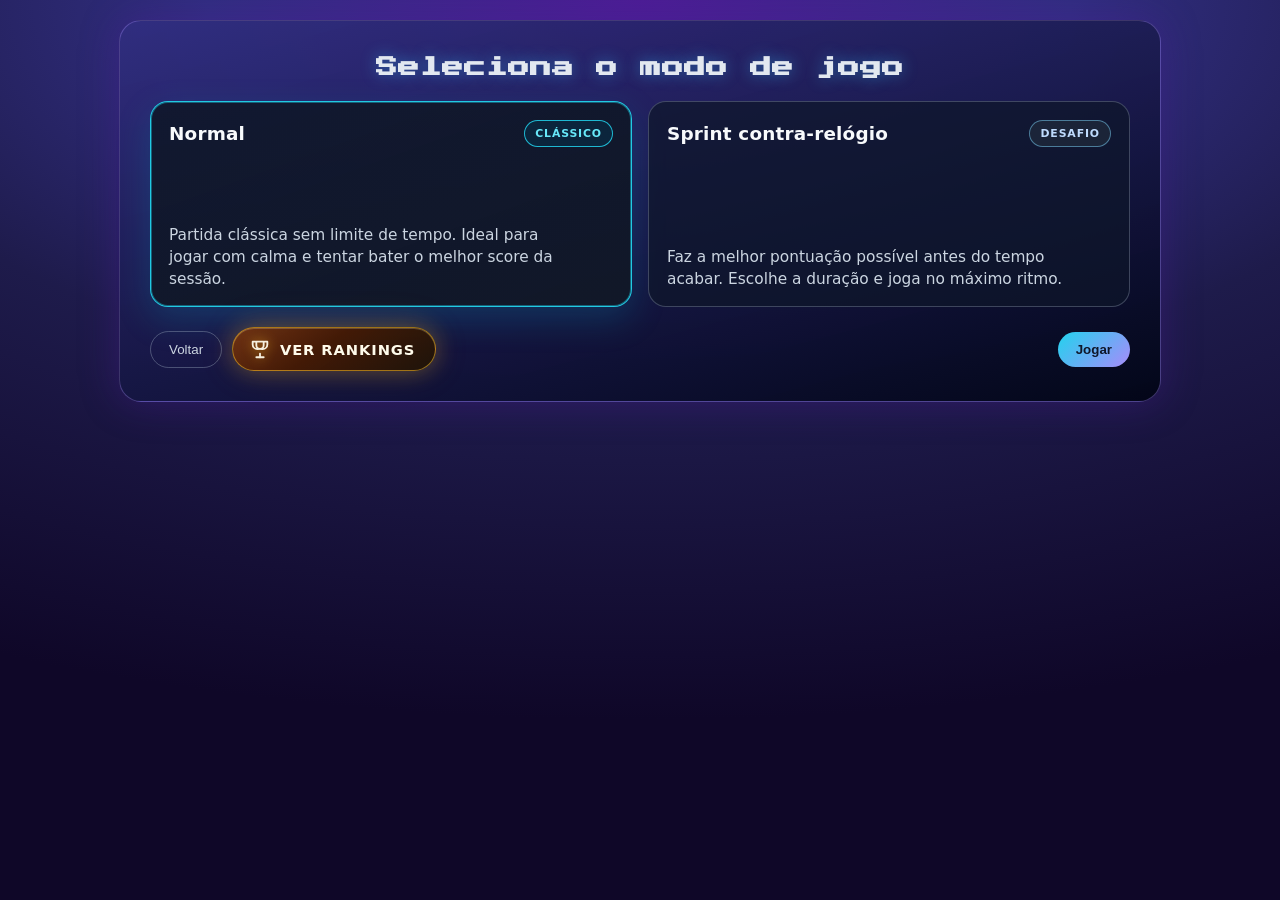
==== mode-select.html @ 46f7a4f4 "modo de jogo e ranking" ====
<!DOCTYPE html>
<html lang="pt">
<head>
  <meta charset="UTF-8">
  <meta name="viewport" content="width=device-width, initial-scale=1.0">
  <title>Tetris 3D — Escolher modo</title>
  <link rel="preconnect" href="https://fonts.googleapis.com">
  <link rel="preconnect" href="https://fonts.gstatic.com" crossorigin>
  <link href="https://fonts.googleapis.com/css2?family=Press+Start+2P&display=swap" rel="stylesheet">
  <link rel="stylesheet" href="style.css">
  <style>
    html, body { margin: 0; min-height: 100%; }
    body {
      font-family: system-ui, "Segoe UI", Roboto, Arial, sans-serif;
      color: #f8fafc;
      background: radial-gradient(ellipse 120% 80% at 50% 0%, #4c1d95 0%, #312e81 28%, #1e1b4b 55%, #0f0728 100%);
      display: grid;
      place-items: center;
      padding: 20px;
      box-sizing: border-box;
    }
    .mode-shell {
      width: min(980px, 100%);
      border: 1px solid rgba(167, 139, 250, 0.35);
      border-radius: 22px;
      background: linear-gradient(165deg, rgba(49, 46, 129, 0.9), rgba(2, 6, 23, 0.96));
      box-shadow: 0 0 38px rgba(76, 29, 149, 0.42);
      padding: clamp(18px, 3vw, 30px);
    }
    .mode-title {
      margin: 0 0 18px;
      text-align: center;
      font-family: "Press Start 2P", "Courier New", monospace;
      font-size: clamp(1rem, 2.2vw, 1.35rem);
      line-height: 1.5;
      color: #e2e8f0;
      text-shadow: 0 0 16px rgba(56, 189, 248, 0.45);
    }
    .mode-grid {
      display: grid;
      grid-template-columns: repeat(auto-fit, minmax(300px, 1fr));
      gap: 16px;
      margin-bottom: 20px;
    }
    .mode-card {
      border: 1px solid rgba(148, 163, 184, 0.35);
      background: rgba(15, 23, 42, 0.72);
      border-radius: 18px;
      padding: 18px 18px 16px;
      cursor: pointer;
      min-height: 170px;
      display: flex;
      flex-direction: column;
      justify-content: space-between;
      transition: transform .16s ease, border-color .16s ease, box-shadow .16s ease;
    }
    .mode-card:hover {
      transform: translateY(-3px);
      border-color: rgba(56, 189, 248, 0.75);
      box-shadow: 0 10px 28px rgba(2, 132, 199, 0.22);
    }
    .mode-card input {
      position: absolute;
      opacity: 0;
      pointer-events: none;
    }
    .mode-card__head {
      display: flex;
      align-items: center;
      justify-content: space-between;
      gap: 10px;
    }
    .mode-name {
      font-weight: 800;
      font-size: 1.15rem;
      color: #f8fafc;
      letter-spacing: 0.01em;
    }
    .mode-desc {
      margin: 10px 0 0;
      font-size: 0.96rem;
      line-height: 1.42;
      color: #cbd5e1;
      max-width: 42ch;
    }
    .mode-badge {
      font-size: 0.68rem;
      font-weight: 700;
      letter-spacing: 0.08em;
      text-transform: uppercase;
      color: #bfdbfe;
      background: rgba(30, 41, 59, 0.8);
      border: 1px solid rgba(125, 211, 252, 0.5);
      border-radius: 999px;
      padding: 6px 10px;
      white-space: nowrap;
    }
    .mode-card.active {
      border-color: rgba(34, 211, 238, 0.95);
      box-shadow:
        0 0 0 1px rgba(34, 211, 238, 0.4) inset,
        0 12px 34px rgba(8, 145, 178, 0.24);
      background: linear-gradient(160deg, rgba(15, 23, 42, 0.9), rgba(17, 24, 39, 0.95));
    }
    .mode-card.active .mode-badge {
      border-color: rgba(34, 211, 238, 0.85);
      color: #67e8f9;
      background: rgba(8, 47, 73, 0.58);
    }
    .timer-row {
      display: flex;
      gap: 8px;
      flex-wrap: wrap;
      margin: 12px 0 18px;
    }
    .timer-btn {
      padding: 8px 12px;
      border-radius: 999px;
      border: 1px solid rgba(148, 163, 184, 0.42);
      background: rgba(15, 23, 42, 0.76);
      color: #e2e8f0;
      cursor: pointer;
    }
    .timer-btn.active { border-color: #22d3ee; color: #67e8f9; }
    .actions {
      display: flex;
      gap: 10px;
      justify-content: flex-end;
      flex-wrap: wrap;
      align-items: center;
    }
    .actions-spacer { flex: 1; min-width: 8px; }
    .primary {
      border: none;
      border-radius: 999px;
      padding: 10px 18px;
      font-weight: 700;
      background: linear-gradient(135deg, #22d3ee, #a78bfa);
      color: #0f172a;
      cursor: pointer;
    }
    .secondary {
      border: 1px solid rgba(148, 163, 184, 0.42);
      background: transparent;
      color: #cbd5e1;
      border-radius: 999px;
      padding: 10px 18px;
      cursor: pointer;
      transition: border-color 0.18s ease, background 0.18s ease, color 0.18s ease;
    }
    .secondary:hover {
      border-color: rgba(167, 139, 250, 0.55);
      background: rgba(30, 27, 75, 0.45);
      color: #f1f5f9;
    }
    .rankings-btn {
      display: inline-flex;
      align-items: center;
      justify-content: center;
      gap: 0.55rem;
      border: 1px solid rgba(251, 191, 36, 0.55);
      border-radius: 999px;
      padding: 10px 20px 10px 16px;
      font-family: system-ui, "Segoe UI", Roboto, Arial, sans-serif;
      font-size: 0.92rem;
      font-weight: 700;
      letter-spacing: 0.06em;
      text-transform: uppercase;
      color: #fffbeb;
      cursor: pointer;
      background: linear-gradient(
        145deg,
        rgba(120, 53, 15, 0.92) 0%,
        rgba(69, 26, 3, 0.95) 45%,
        rgba(30, 20, 10, 0.98) 100%
      );
      box-shadow:
        0 0 22px rgba(251, 191, 36, 0.28),
        0 0 40px rgba(245, 158, 11, 0.12),
        inset 0 1px 0 rgba(254, 243, 199, 0.22);
      transition: transform 0.16s ease, box-shadow 0.2s ease, border-color 0.2s ease;
    }
    .rankings-btn:hover {
      transform: translateY(-2px);
      border-color: rgba(253, 224, 71, 0.85);
      box-shadow:
        0 0 28px rgba(251, 191, 36, 0.42),
        0 0 48px rgba(245, 158, 11, 0.18),
        inset 0 1px 0 rgba(254, 243, 199, 0.35);
    }
    .rankings-btn:active {
      transform: translateY(0);
    }
    .rankings-btn__icon {
      flex-shrink: 0;
      width: 22px;
      height: 22px;
      opacity: 0.95;
      filter: drop-shadow(0 0 6px rgba(251, 191, 36, 0.65));
    }
  </style>
</head>
<body>
  <main class="mode-shell">
    <h1 class="mode-title">Seleciona o modo de jogo</h1>
    <section class="mode-grid" aria-label="Modos de jogo">
      <label class="mode-card active">
        <input type="radio" name="mode" value="normal" checked>
        <div class="mode-card__head">
          <span class="mode-name">Normal</span>
          <span class="mode-badge">Clássico</span>
        </div>
        <p class="mode-desc">
          Partida clássica sem limite de tempo. Ideal para jogar com calma e
          tentar bater o melhor score da sessão.
        </p>
      </label>
      <label class="mode-card">
        <input type="radio" name="mode" value="sprint">
        <div class="mode-card__head">
          <span class="mode-name">Sprint contra-relógio</span>
          <span class="mode-badge">Desafio</span>
        </div>
        <p class="mode-desc">
          Faz a melhor pontuação possível antes do tempo acabar. Escolhe a
          duração e joga no máximo ritmo.
        </p>
      </label>
    </section>
    <section id="timer-section" aria-label="Tempo da partida">
      <strong>Tempo:</strong>
      <div class="timer-row">
        <button type="button" class="timer-btn" data-seconds="60">1 min</button>
        <button type="button" class="timer-btn active" data-seconds="120">2 min</button>
        <button type="button" class="timer-btn" data-seconds="300">5 min</button>
      </div>
    </section>
    <div class="actions">
      <button type="button" id="back-btn" class="secondary">Voltar</button>
      <button type="button" id="rankings-btn" class="rankings-btn">
        <svg class="rankings-btn__icon" viewBox="0 0 24 24" fill="none" stroke="currentColor" stroke-width="2" stroke-linecap="round" stroke-linejoin="round" aria-hidden="true">
          <path d="M8 21h8"/><path d="M12 17v4"/><path d="M17 4h3v3a5 5 0 0 1-5 5h-1"/><path d="M7 4H4v3a5 5 0 0 0 5 5h1"/><path d="M8 4h8v4a4 4 0 0 1-8 0V4z"/>
        </svg>
        Ver rankings
      </button>
      <span class="actions-spacer" aria-hidden="true"></span>
      <button type="button" id="play-btn" class="primary">Jogar</button>
    </div>
  </main>

  <div id="modal-ranking-mode" class="game-modal" hidden aria-hidden="true" role="dialog" aria-modal="true" aria-labelledby="modal-ranking-mode-title">
    <div class="game-modal__panel game-modal__panel--wide game-modal__panel--ranking">
      <button type="button" class="game-modal__close" id="ranking-close-btn" aria-label="Fechar">&times;</button>
      <h2 id="modal-ranking-mode-title" class="game-modal__title">Rankings</h2>
      <p class="game-modal__placeholder ranking-modal-hint">Melhores pontuações neste dispositivo (todos os modos).</p>
      <div id="ranking-all-mode" class="ranking-all"></div>
    </div>
  </div>

  <script src="rankings.js"></script>
  <script>
    const timerSection = document.getElementById("timer-section");
    const modeInputs = Array.from(document.querySelectorAll('input[name="mode"]'));
    const timerBtns = Array.from(document.querySelectorAll(".timer-btn"));
    let selectedTimer = 120;

    function refreshTimerVisibility() {
      const mode = modeInputs.find((x) => x.checked)?.value || "normal";
      timerSection.hidden = mode !== "sprint";
      const cards = Array.from(document.querySelectorAll(".mode-card"));
      cards.forEach((card) => {
        const input = card.querySelector('input[name="mode"]');
        card.classList.toggle("active", !!input?.checked);
      });
    }
    modeInputs.forEach((el) => el.addEventListener("change", refreshTimerVisibility));
    timerBtns.forEach((btn) => {
      btn.addEventListener("click", () => {
        selectedTimer = Number(btn.dataset.seconds) || 120;
        timerBtns.forEach((b) => b.classList.toggle("active", b === btn));
      });
    });

    const modalRanking = document.getElementById("modal-ranking-mode");
    const rankingRoot = document.getElementById("ranking-all-mode");

    function openRankingModal() {
      if (window.TetrisRankings && rankingRoot) {
        window.TetrisRankings.renderFull(rankingRoot);
      }
      if (modalRanking) {
        modalRanking.hidden = false;
        modalRanking.setAttribute("aria-hidden", "false");
      }
    }
    function closeRankingModal() {
      if (modalRanking) {
        modalRanking.hidden = true;
        modalRanking.setAttribute("aria-hidden", "true");
      }
    }

    document.getElementById("rankings-btn").addEventListener("click", openRankingModal);
    document.getElementById("ranking-close-btn").addEventListener("click", closeRankingModal);
    modalRanking.addEventListener("click", (e) => {
      if (e.target === modalRanking) closeRankingModal();
    });

    document.getElementById("back-btn").addEventListener("click", () => {
      window.location.href = "index.html";
    });
    document.getElementById("play-btn").addEventListener("click", () => {
      const mode = modeInputs.find((x) => x.checked)?.value || "normal";
      const target =
        mode === "sprint"
          ? `index.html?mode=sprint&duration=${selectedTimer}`
          : "index.html?mode=normal";
      window.location.href = target;
    });
    refreshTimerVisibility();

    window.addEventListener("keydown", (e) => {
      if (e.code === "Escape" && modalRanking && !modalRanking.hidden) {
        e.preventDefault();
        closeRankingModal();
      }
    });
  </script>
</body>
</html>
---- style.css ----
/* Durante o intro: o WebGL continua a correr mas o canvas fica invisível (nada “vaza” por trás). */
body.is-intro canvas {
  visibility: hidden;
}

/* Página inicial — holofotes neon + título + Start */

.start-screen {
  position: fixed;
  inset: 0;
  z-index: 100;
  display: flex;
  align-items: center;
  justify-content: center;
  /* Fundo totalmente opaco — alinhado ao tema arcade (sem ver o jogo por trás) */
  background: radial-gradient(ellipse 95% 85% at 50% 35%, #5b21b6 0%, #312e81 35%, #1e1033 70%, #06010f 100%);
  transition: opacity 0.45s ease, visibility 0.45s ease;
}

.start-screen--hidden {
  opacity: 0;
  visibility: hidden;
  pointer-events: none;
}

.start-spotlights {
  position: absolute;
  inset: 0;
  overflow: hidden;
  pointer-events: none;
  z-index: 0;
}

.start-spot {
  position: absolute;
  mix-blend-mode: screen;
  opacity: 0.88;
  animation: startSpotPulse 2.6s ease-in-out infinite;
}

.start-spot--top {
  top: -5%;
  left: 50%;
  transform: translateX(-50%);
  width: 130vmin;
  height: 55vmin;
  clip-path: polygon(12% 0, 88% 0, 50% 100%);
  background: linear-gradient(
    180deg,
    rgba(34, 211, 238, 0.65) 0%,
    rgba(34, 211, 238, 0.2) 45%,
    transparent 100%
  );
  filter: blur(26px);
  animation-delay: 0s;
}

.start-spot--bottom {
  bottom: -5%;
  left: 50%;
  transform: translateX(-50%);
  width: 130vmin;
  height: 55vmin;
  clip-path: polygon(50% 0, 12% 100%, 88% 100%);
  background: linear-gradient(
    0deg,
    rgba(244, 114, 182, 0.6) 0%,
    rgba(244, 114, 182, 0.18) 45%,
    transparent 100%
  );
  filter: blur(26px);
  animation-delay: 0.35s;
}

.start-spot--left {
  left: -8%;
  top: 50%;
  transform: translateY(-50%);
  width: 55vmin;
  height: 130vmin;
  clip-path: polygon(0 12%, 0 88%, 100% 50%);
  background: linear-gradient(
    90deg,
    rgba(251, 191, 36, 0.58) 0%,
    rgba(251, 191, 36, 0.15) 45%,
    transparent 100%
  );
  filter: blur(26px);
  animation-delay: 0.65s;
}

.start-spot--right {
  right: -8%;
  top: 50%;
  transform: translateY(-50%);
  width: 55vmin;
  height: 130vmin;
  clip-path: polygon(100% 12%, 100% 88%, 0 50%);
  background: linear-gradient(
    270deg,
    rgba(167, 139, 250, 0.58) 0%,
    rgba(167, 139, 250, 0.15) 45%,
    transparent 100%
  );
  filter: blur(26px);
  animation-delay: 0.95s;
}

@keyframes startSpotPulse {
  0%,
  100% {
    opacity: 0.72;
    filter: blur(24px);
  }
  50% {
    opacity: 1;
    filter: blur(32px);
  }
}

.start-shell {
  position: relative;
  z-index: 2;
  text-align: center;
  padding: 2rem 1.5rem;
}

.start-logo {
  margin: 0 0 2.25rem 0;
  font-family: system-ui, "Segoe UI", Roboto, Arial, sans-serif;
  font-size: clamp(3.25rem, 12vw, 6.5rem);
  font-weight: 800;
  letter-spacing: 0.18em;
  text-indent: 0.18em;
  color: #f8fafc;
  text-transform: uppercase;
  line-height: 1.05;
  text-shadow:
    0 0 18px rgba(34, 211, 238, 0.95),
    0 0 42px rgba(168, 85, 250, 0.75),
    0 0 72px rgba(244, 114, 182, 0.5),
    0 0 96px rgba(34, 211, 238, 0.35);
  animation: startTitleGlow 3.2s ease-in-out infinite;
}

@keyframes startTitleGlow {
  0%,
  100% {
    text-shadow:
      0 0 18px rgba(34, 211, 238, 0.9),
      0 0 40px rgba(168, 85, 250, 0.65),
      0 0 68px rgba(244, 114, 182, 0.45);
  }
  50% {
    text-shadow:
      0 0 26px rgba(34, 211, 238, 1),
      0 0 56px rgba(168, 85, 250, 0.85),
      0 0 88px rgba(244, 114, 182, 0.55);
  }
}

.start-primary-btn {
  cursor: pointer;
  padding: 0.85rem 2.75rem;
  font-family: system-ui, "Segoe UI", Roboto, Arial, sans-serif;
  font-size: 1.15rem;
  font-weight: 700;
  letter-spacing: 0.12em;
  text-transform: uppercase;
  color: #0f172a;
  border: none;
  border-radius: 999px;
  background: linear-gradient(135deg, #22d3ee, #a78bfa);
  box-shadow:
    0 0 20px rgba(34, 211, 238, 0.65),
    0 0 40px rgba(167, 139, 250, 0.45),
    inset 0 1px 0 rgba(255, 255, 255, 0.35);
  transition: transform 0.15s ease, box-shadow 0.2s ease;
}

.start-primary-btn:hover {
  transform: translateY(-2px) scale(1.02);
  box-shadow:
    0 0 28px rgba(34, 211, 238, 0.85),
    0 0 52px rgba(167, 139, 250, 0.55),
    inset 0 1px 0 rgba(255, 255, 255, 0.4);
}

.start-primary-btn:active {
  transform: translateY(0) scale(0.98);
}

/* Pontuacao — canto superior esquerdo */
.score-hud {
  position: fixed;
  top: 14px;
  left: 14px;
  z-index: 22;
  display: flex;
  flex-direction: column;
  align-items: center;
  justify-content: center;
  gap: 2px;
  min-width: 132px;
  max-width: min(220px, 92vw);
  padding: 11px 16px 13px;
  border-radius: 14px;
  background: linear-gradient(
    165deg,
    rgba(49, 46, 129, 0.92) 0%,
    rgba(15, 23, 42, 0.96) 55%,
    rgba(2, 6, 23, 0.98) 100%
  );
  border: 1px solid rgba(167, 139, 250, 0.42);
  box-shadow:
    0 0 28px rgba(91, 33, 182, 0.38),
    inset 0 1px 0 rgba(255, 255, 255, 0.07);
}

.score-hud__label {
  font-family: system-ui, "Segoe UI", Roboto, Arial, sans-serif;
  font-size: 0.68rem;
  font-weight: 700;
  letter-spacing: 0.16em;
  text-transform: uppercase;
  color: #a5b4fc;
}

.score-hud__label--spaced {
  margin-top: 6px;
}

.score-hud__value {
  font-family: system-ui, "Segoe UI", Roboto, Arial, sans-serif;
  font-size: clamp(1.65rem, 4.5vw, 2rem);
  font-weight: 800;
  line-height: 1.1;
  font-variant-numeric: tabular-nums;
  color: #f8fafc;
  text-shadow:
    0 0 16px rgba(34, 211, 238, 0.45),
    0 0 32px rgba(167, 139, 250, 0.25);
}

.score-hud__level {
  font-family: system-ui, "Segoe UI", Roboto, Arial, sans-serif;
  font-size: clamp(1.35rem, 3.8vw, 1.65rem);
  font-weight: 800;
  line-height: 1.1;
  font-variant-numeric: tabular-nums;
  color: #fef3c7;
  text-shadow:
    0 0 14px rgba(251, 191, 36, 0.4),
    0 0 26px rgba(167, 139, 250, 0.2);
}

.score-hud__sub {
  font-family: system-ui, "Segoe UI", Roboto, Arial, sans-serif;
  font-size: 0.62rem;
  font-weight: 600;
  line-height: 1.25;
  text-align: center;
  color: rgba(199, 210, 254, 0.88);
  max-width: 100%;
}

.score-hud__timer {
  font-family: system-ui, "Segoe UI", Roboto, Arial, sans-serif;
  font-size: 0.78rem;
  font-weight: 700;
  line-height: 1.2;
  color: #fde68a;
  text-shadow: 0 0 12px rgba(251, 191, 36, 0.45);
}

/* Mensagem para comecar partida — centro-inferior, some ao iniciar */
.partida-hint[hidden] {
  display: none !important;
}

.partida-hint {
  position: fixed;
  left: 50%;
  bottom: max(11vh, 64px);
  transform: translateX(-50%);
  z-index: 25;
  max-width: min(92vw, 520px);
  padding: 12px 20px;
  border-radius: 999px;
  text-align: center;
  background: rgba(15, 23, 42, 0.82);
  border: 1px solid rgba(34, 211, 238, 0.35);
  box-shadow: 0 8px 32px rgba(2, 6, 23, 0.55);
  backdrop-filter: blur(8px);
  pointer-events: none;
}

.partida-hint__text {
  font-family: system-ui, "Segoe UI", Roboto, Arial, sans-serif;
  font-size: clamp(0.85rem, 2.2vw, 0.98rem);
  line-height: 1.45;
  color: #e2e8f0;
}

.partida-hint__text strong {
  color: #7dd3fc;
  font-weight: 700;
}

.partida-hint kbd {
  display: inline-block;
  padding: 0.1rem 0.38rem;
  margin: 0 0.12rem;
  border-radius: 4px;
  border: 1px solid rgba(148, 163, 184, 0.45);
  background: rgba(2, 6, 23, 0.85);
  font-family: ui-monospace, monospace;
  font-size: 0.78em;
  color: #f1f5f9;
}

/* Barra de iconos: definicoes + informacao */
.game-toolbar {
  position: fixed;
  top: 10px;
  right: 10px;
  z-index: 40;
  display: flex;
  gap: 8px;
  align-items: center;
}

.game-icon-btn {
  width: 42px;
  height: 42px;
  padding: 0;
  display: inline-flex;
  align-items: center;
  justify-content: center;
  border-radius: 10px;
  border: 1px solid rgba(167, 139, 250, 0.45);
  background: rgba(30, 27, 75, 0.92);
  color: #e9d5ff;
  cursor: pointer;
  box-shadow: 0 0 16px rgba(91, 33, 182, 0.35);
  transition: background 0.15s ease, transform 0.12s ease, border-color 0.15s ease;
}

.game-icon-btn:hover {
  background: rgba(67, 56, 202, 0.95);
  border-color: rgba(34, 211, 238, 0.55);
  transform: translateY(-1px);
}

.game-icon-btn:active {
  transform: translateY(0);
}

.game-icon-btn__i {
  font-family: Georgia, "Times New Roman", serif;
  font-style: italic;
  font-weight: 700;
  font-size: 1.15rem;
  line-height: 1;
}

/* Modais */
.game-modal[hidden] {
  display: none !important;
}

.game-modal {
  position: fixed;
  inset: 0;
  z-index: 60;
  display: flex;
  align-items: center;
  justify-content: center;
  padding: 20px;
  box-sizing: border-box;
  background: rgba(2, 6, 23, 0.72);
  backdrop-filter: blur(4px);
}

.game-modal__panel {
  position: relative;
  max-width: 420px;
  width: 100%;
  padding: 1.35rem 1.5rem 1.5rem;
  border-radius: 12px;
  border: 1px solid rgba(167, 139, 250, 0.35);
  background: linear-gradient(165deg, #1e1b4b 0%, #0f172a 55%, #020617 100%);
  color: #e2e8f0;
  font-family: system-ui, "Segoe UI", Roboto, Arial, sans-serif;
  box-shadow: 0 0 40px rgba(91, 33, 182, 0.45);
}

.game-modal__panel--wide {
  max-width: min(560px, 96vw);
}

.game-modal__close {
  position: absolute;
  top: 8px;
  right: 10px;
  width: 36px;
  height: 36px;
  border: none;
  border-radius: 8px;
  background: transparent;
  color: #94a3b8;
  font-size: 1.5rem;
  line-height: 1;
  cursor: pointer;
}

.game-modal__close:hover {
  color: #f8fafc;
  background: rgba(255, 255, 255, 0.06);
}

.game-modal__title {
  margin: 0 0 0.75rem 0;
  font-size: 1.35rem;
  font-weight: 700;
  color: #f8fafc;
  letter-spacing: 0.02em;
}

.game-modal__placeholder {
  margin: 0;
  line-height: 1.55;
  color: #cbd5e1;
  font-size: 0.95rem;
}

.game-modal__sections {
  display: flex;
  flex-direction: column;
  gap: 1.1rem;
}

.game-modal__h3 {
  margin: 0 0 0.4rem 0;
  font-size: 0.95rem;
  font-weight: 700;
  color: #a5b4fc;
  text-transform: uppercase;
  letter-spacing: 0.06em;
}

.game-modal__list {
  margin: 0;
  padding-left: 1.15rem;
  line-height: 1.55;
  font-size: 0.9rem;
  color: #e2e8f0;
}

.game-modal__list li {
  margin-bottom: 0.35rem;
}

.game-modal kbd {
  display: inline-block;
  padding: 0.12rem 0.4rem;
  margin: 0 0.1rem;
  border-radius: 4px;
  border: 1px solid rgba(148, 163, 184, 0.45);
  background: rgba(15, 23, 42, 0.9);
  font-family: ui-monospace, monospace;
  font-size: 0.8rem;
}

.game-modal__panel--settings {
  max-width: min(440px, 94vw);
  text-align: left;
}

.settings-section {
  margin-bottom: 1.25rem;
}

.settings-section:last-child {
  margin-bottom: 0;
}

.settings-row {
  display: flex;
  align-items: center;
  gap: 10px;
  margin-bottom: 10px;
  font-size: 0.9rem;
  color: #e2e8f0;
  cursor: pointer;
}

.settings-row input[type="checkbox"] {
  width: 18px;
  height: 18px;
  accent-color: #22d3ee;
  cursor: pointer;
}

.settings-row--slider {
  flex-wrap: wrap;
  cursor: default;
}

.settings-row--slider span:first-of-type {
  flex: 1 1 100%;
  margin-bottom: 4px;
  font-size: 0.82rem;
  color: #cbd5e1;
}

.settings-row--slider input[type="range"] {
  flex: 1;
  min-width: 120px;
  accent-color: #a78bfa;
}

.settings-value {
  min-width: 3rem;
  text-align: right;
  font-variant-numeric: tabular-nums;
  color: #a5b4fc;
  font-size: 0.85rem;
}

/* Modal de camaras */
.camera-modal__panel {
  max-width: min(440px, 94vw);
  text-align: left;
}

.camera-modal__hint {
  margin: 0 0 1rem 0;
  font-size: 0.88rem;
  line-height: 1.45;
  color: #94a3b8;
}

.camera-preset-grid {
  display: grid;
  grid-template-columns: 1fr 1fr;
  gap: 10px;
}

@media (max-width: 420px) {
  .camera-preset-grid {
    grid-template-columns: 1fr;
  }
}

.camera-preset-card {
  display: flex;
  flex-direction: column;
  align-items: flex-start;
  gap: 6px;
  padding: 14px 16px;
  border-radius: 12px;
  border: 1px solid rgba(148, 163, 184, 0.35);
  background: linear-gradient(
    155deg,
    rgba(30, 27, 75, 0.55) 0%,
    rgba(15, 23, 42, 0.85) 100%
  );
  color: #e2e8f0;
  font-family: system-ui, "Segoe UI", Roboto, Arial, sans-serif;
  cursor: pointer;
  text-align: left;
  transition:
    border-color 0.15s ease,
    box-shadow 0.15s ease,
    transform 0.12s ease;
}

.camera-preset-card:hover {
  border-color: rgba(34, 211, 238, 0.45);
  box-shadow: 0 0 20px rgba(34, 211, 238, 0.15);
  transform: translateY(-1px);
}

.camera-preset-card--active {
  border-color: rgba(34, 211, 238, 0.85);
  box-shadow:
    0 0 0 1px rgba(34, 211, 238, 0.35),
    0 0 24px rgba(34, 211, 238, 0.2);
  background: linear-gradient(
    155deg,
    rgba(12, 74, 110, 0.65) 0%,
    rgba(15, 23, 42, 0.95) 100%
  );
}

.camera-preset-card__kbd {
  display: inline-flex;
  align-items: center;
  justify-content: center;
  min-width: 1.75rem;
  padding: 2px 8px;
  border-radius: 6px;
  font-size: 0.72rem;
  font-weight: 700;
  letter-spacing: 0.06em;
  color: #a5b4fc;
  background: rgba(2, 6, 23, 0.65);
  border: 1px solid rgba(167, 139, 250, 0.35);
}

.camera-preset-card--active .camera-preset-card__kbd {
  color: #22d3ee;
  border-color: rgba(34, 211, 238, 0.5);
}

.camera-preset-card__name {
  font-size: 0.98rem;
  font-weight: 700;
  letter-spacing: 0.02em;
}

.ranking-list {
  display: flex;
  flex-direction: column;
  gap: 8px;
  margin-top: 10px;
}

.ranking-row {
  display: grid;
  grid-template-columns: auto 1fr auto;
  align-items: center;
  gap: 10px;
  padding: 10px 12px;
  border-radius: 10px;
  border: 1px solid rgba(148, 163, 184, 0.25);
  background: linear-gradient(
    145deg,
    rgba(30, 27, 75, 0.48) 0%,
    rgba(15, 23, 42, 0.82) 100%
  );
}

.ranking-row__pos {
  min-width: 2.1rem;
  text-align: center;
  font-size: 0.8rem;
  font-weight: 700;
  color: #93c5fd;
  border: 1px solid rgba(96, 165, 250, 0.35);
  border-radius: 999px;
  padding: 2px 6px;
}

.ranking-row__score {
  font-size: 1rem;
  font-weight: 800;
  color: #f8fafc;
  font-variant-numeric: tabular-nums;
}

.ranking-row__date {
  font-size: 0.78rem;
  color: #94a3b8;
  font-variant-numeric: tabular-nums;
}

.game-modal__panel--ranking {
  max-width: min(640px, 96vw);
  max-height: min(85vh, 720px);
  overflow-y: auto;
  text-align: left;
}

.ranking-modal-hint {
  margin: 0 0 0.75rem 0;
}

.ranking-all {
  display: flex;
  flex-direction: column;
  gap: 0.5rem;
}

.ranking-section {
  margin-bottom: 0.35rem;
}

.ranking-section:last-child {
  margin-bottom: 0;
}

.ranking-empty {
  margin: 0;
  padding: 8px 0;
}
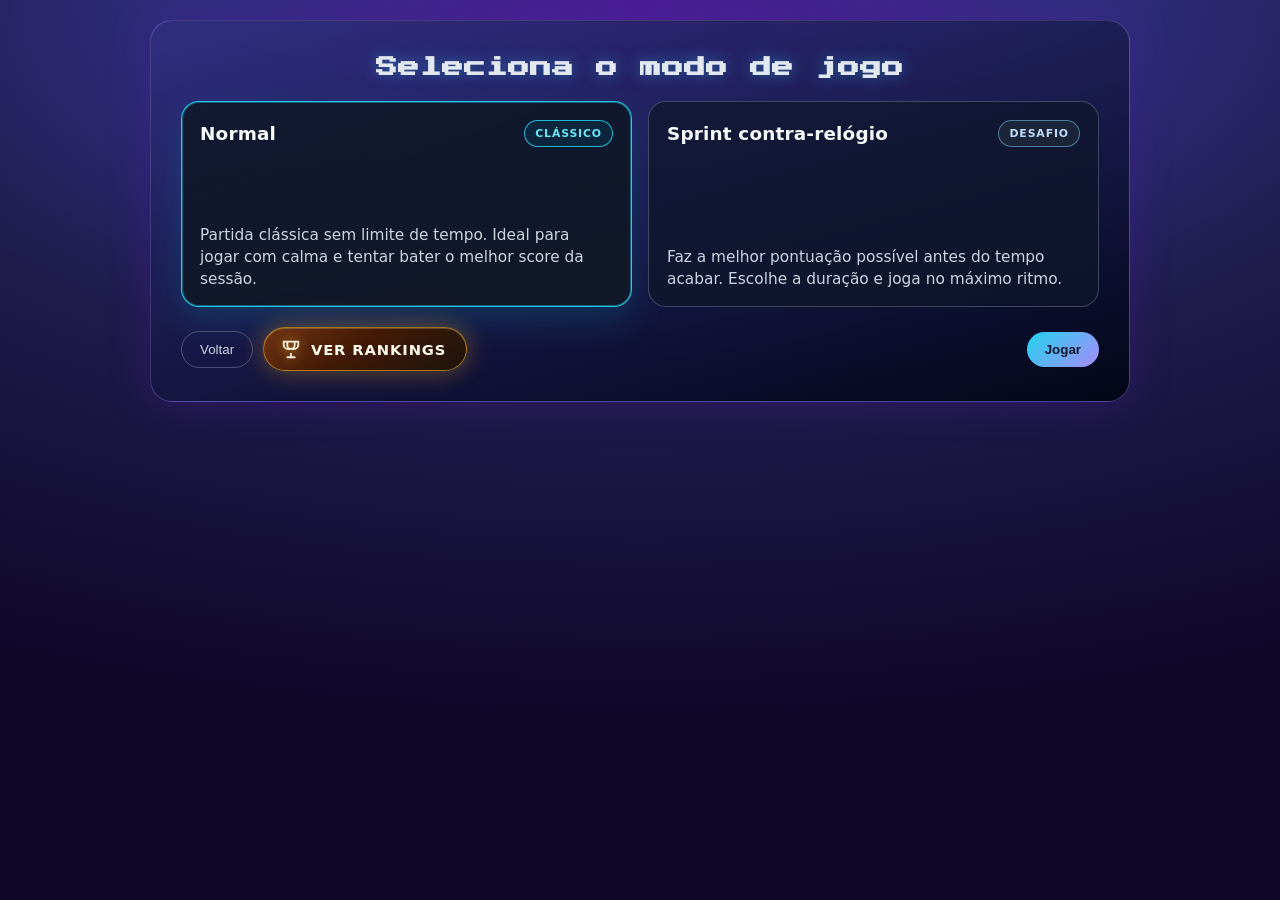
==== commit af8637d8: "fix: prevent mode selection horizontal overflow" ====
--- a/mode-select.html
+++ b/mode-select.html
@@ -21,6 +21,7 @@
     }
     .mode-shell {
       width: min(980px, 100%);
+      box-sizing: border-box;
       border: 1px solid rgba(167, 139, 250, 0.35);
       border-radius: 22px;
       background: linear-gradient(165deg, rgba(49, 46, 129, 0.9), rgba(2, 6, 23, 0.96));
@@ -38,7 +39,7 @@
     }
     .mode-grid {
       display: grid;
-      grid-template-columns: repeat(auto-fit, minmax(300px, 1fr));
+      grid-template-columns: repeat(auto-fit, minmax(min(300px, 100%), 1fr));
       gap: 16px;
       margin-bottom: 20px;
     }
--- a/style.css
+++ b/style.css
@@ -271,6 +271,57 @@
   line-height: 1.2;
   color: #fde68a;
   text-shadow: 0 0 12px rgba(251, 191, 36, 0.45);
+}
+
+/* Proximas pecas — abaixo do HUD de pontuacao */
+.next-piece-hud[hidden] {
+  display: none !important;
+}
+
+.next-piece-hud {
+  position: fixed;
+  top: 14px;
+  left: 14px;
+  z-index: 22;
+  margin-top: calc(14px + 11rem);
+  display: flex;
+  flex-direction: column;
+  align-items: center;
+  gap: 6px;
+  min-width: 132px;
+  max-width: min(160px, 94vw);
+  padding: 10px 12px 12px;
+  border-radius: 14px;
+  background: linear-gradient(
+    165deg,
+    rgba(49, 46, 129, 0.92) 0%,
+    rgba(15, 23, 42, 0.96) 55%,
+    rgba(2, 6, 23, 0.98) 100%
+  );
+  border: 1px solid rgba(167, 139, 250, 0.42);
+  box-shadow:
+    0 0 28px rgba(91, 33, 182, 0.38),
+    inset 0 1px 0 rgba(255, 255, 255, 0.07);
+  pointer-events: none;
+}
+
+.next-piece-row {
+  display: flex;
+  flex-direction: column;
+  align-items: center;
+  justify-content: center;
+  gap: 6px;
+}
+
+.next-piece-canvas {
+  display: block;
+  flex: 0 0 auto;
+  width: 80px;
+  height: 80px;
+  border-radius: 8px;
+  background: rgba(2, 6, 23, 0.65);
+  border: 1px solid rgba(148, 163, 184, 0.22);
+  image-rendering: pixelated;
 }
 
 /* Mensagem para comecar partida — centro-inferior, some ao iniciar */
